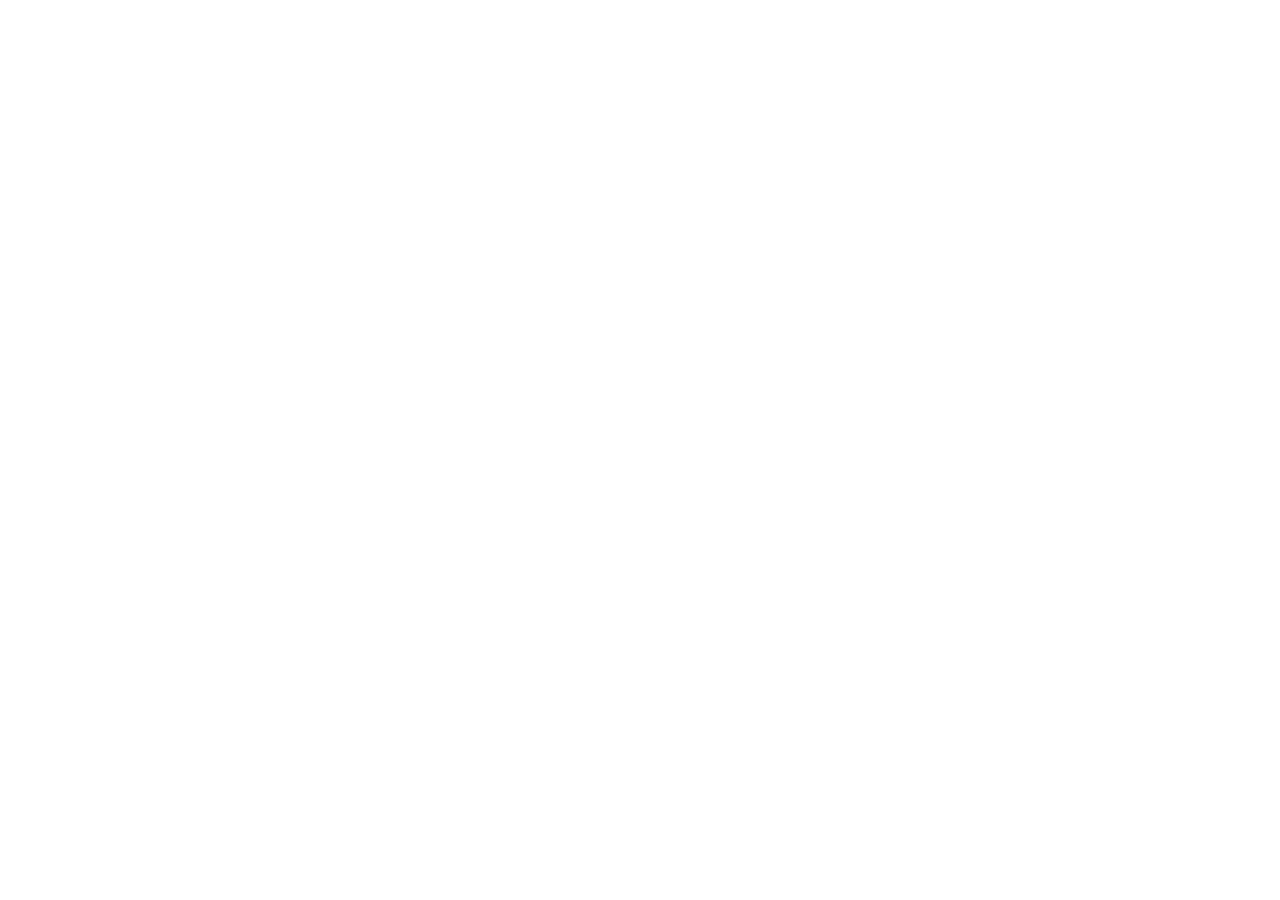
==== homework/index-hw2.html @ cec217d3 "add hw1" ====
<!DOCTYPE html>
<html lang="en">
<head>
    <meta charset="UTF-8">
    <meta name="viewport" content="width=device-width, initial-scale=1.0">
    <title>CSS Homework 2</title>

    <link rel="stylesheet" href="style-hw2.css" />

</head>
<body>
    
</body>
</html>
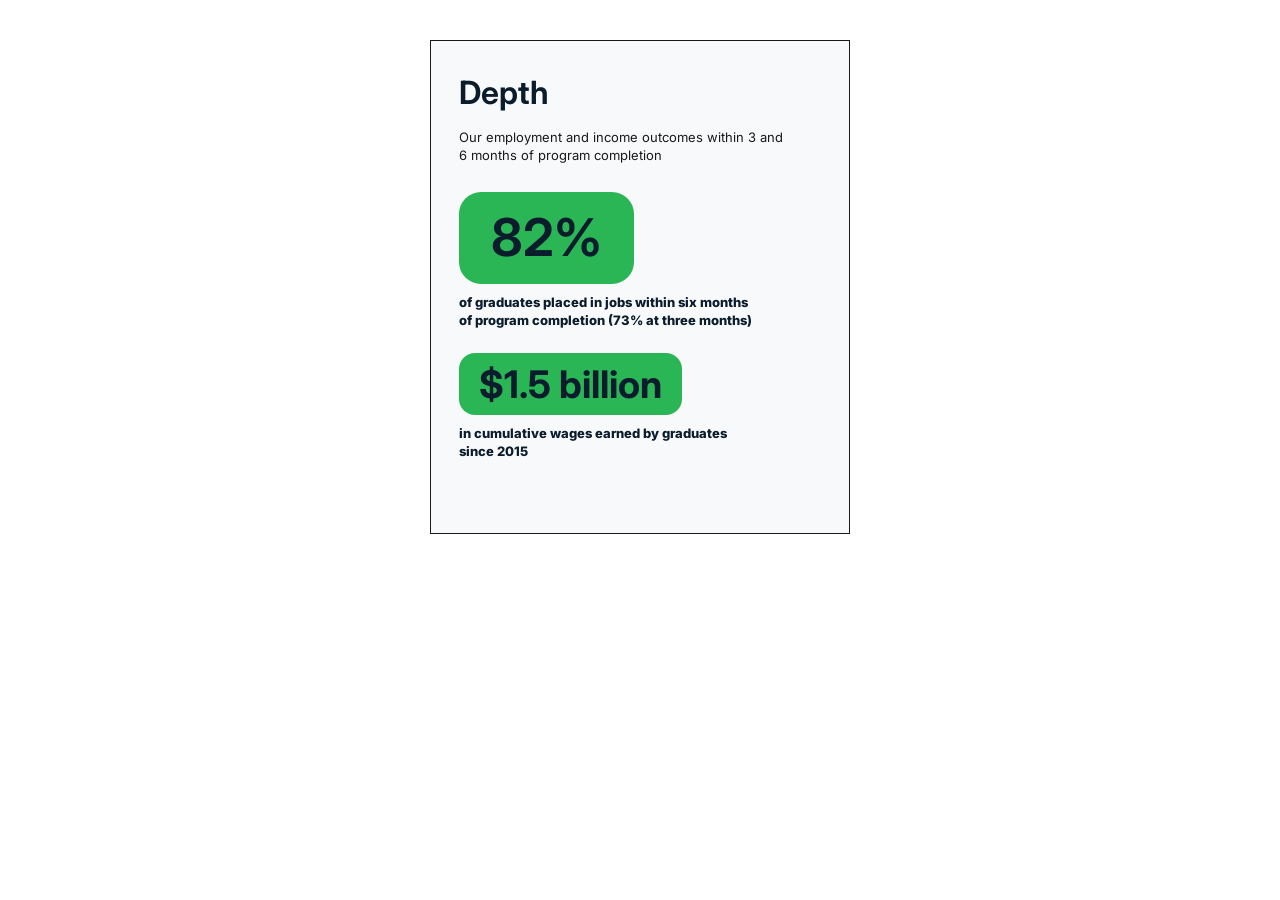
==== commit faa90752: "add hw2" ====
--- a/homework/index-hw2.html
+++ b/homework/index-hw2.html
@@ -5,10 +5,37 @@
     <meta name="viewport" content="width=device-width, initial-scale=1.0">
     <title>CSS Homework 2</title>
 
+    <link rel="preconnect" href="https://fonts.googleapis.com">
+    <link rel="preconnect" href="https://fonts.gstatic.com" crossorigin>
+    <link href="https://fonts.googleapis.com/css2?family=Inter:wght@400;600;700;800&display=swap" rel="stylesheet">
+
     <link rel="stylesheet" href="style-hw2.css" />
 
 </head>
 <body>
-    
+    <div class="card">
+    <h1 class="card-title">Depth</h1>
+    <p class="card-subtitle">
+      Our employment and income outcomes within 3 and<br>
+      6 months of program completion
+    </p>
+
+    <div class="stat-group">
+      <div class="stat-badge badge-large">82%</div>
+      <p class="stat-desc">
+        of graduates placed in jobs within six months<br>
+        of program completion (73% at three months)
+      </p>
+    </div>
+
+    <div class="stat-group">
+      <div class="stat-badge badge-slim">$1.5 billion</div>
+      <p class="stat-desc">
+        in cumulative wages earned by graduates<br>
+        since 2015
+      </p>
+    </div>
+  </div>
+
 </body>
 </html>
--- a/homework/style-hw2.css
+++ b/homework/style-hw2.css
@@ -0,0 +1,72 @@
+* {
+  box-sizing: border-box;
+  font-family: 'Inter', -apple-system, BlinkMacSystemFont, "Segoe UI", Roboto, sans-serif;
+}
+
+body {
+  margin: 0;
+  background-color: #ffffff;
+  padding: 40px 20px;
+  display: flex;
+  justify-content: center;
+}
+
+.card {
+  width: 100%;
+  max-width: 420px;            
+  border: 1px solid #1a1a1a;   
+  background-color: #f8f9fa;  
+  padding: 32px 28px 48px 28px;
+}
+
+.card-title {
+  color: #0b1c2d;              
+  font-size: 32px;
+  font-weight: 650;
+  margin: 0 0 16px 0;
+}
+
+.card-subtitle {
+  color: #1a1a1a;
+  font-size: 13px;
+  font-weight: 400;            
+  line-height: 1.4;
+  margin: 0 0 28px 0;
+}
+
+.stat-group {
+  margin-bottom: 24px;
+}
+
+.stat-badge {
+  display: inline-block;       
+  background-color: #2bb656;   
+  color: #0b1c2d;              
+  font-size: 40px;
+  font-weight: 800;
+  padding: 8px 20px;
+  border-radius: 16px;         
+  margin-bottom: 10px;
+}
+
+.badge-large {
+  font-size: 52px;
+  font-weight: 650;
+  padding: 20px 32px;
+  border-radius: 22px;
+  line-height: 1;
+}
+
+.badge-slim {
+  font-size: 38px;
+  font-weight: 700;
+  padding: 8px 20px;
+}
+
+.stat-desc {
+  color: #0b1c2d;
+  font-size: 13px;
+  font-weight: 800;            
+  line-height: 1.35;
+  margin: 0;
+}
